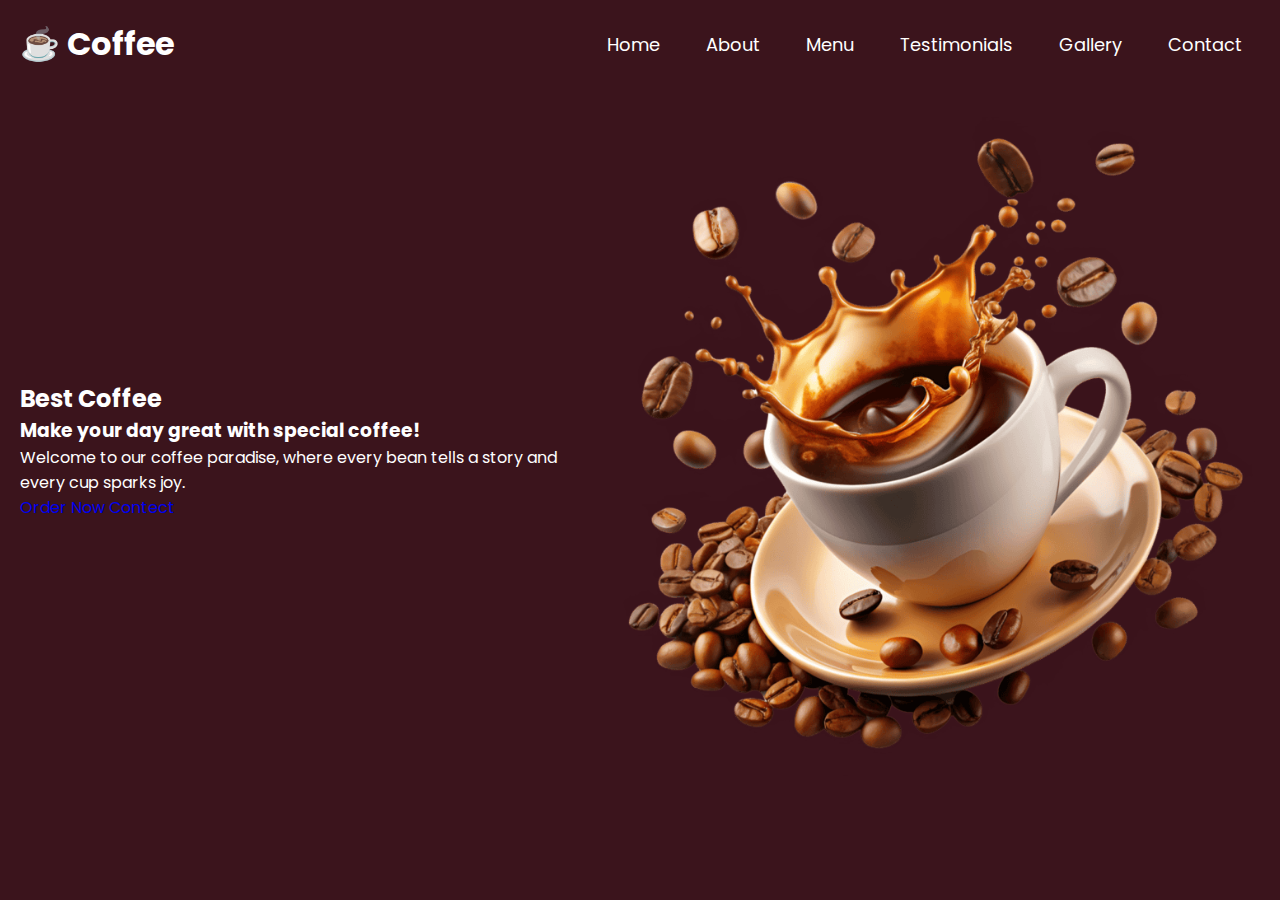
==== index.html @ a4b018d6 "first commit" ====
<!DOCTYPE html>
<html lang="en">
<head>
    <meta charset="UTF-8">
    <meta name="viewport" content="width=device-width, initial-scale=1.0">
    <title>☕ Coffee</title>
    <link rel="stylesheet" href="style.css">
</head>
<body>
    <header>
        <nav class="navbar section-content">
            <a href="" class="nav-logo" >
                <h2 class="logo-text">☕ Coffee</h2>
            </a>
            <ul class="nav-menu">
                <li class="nav-item">
                    <a href="" class="nav-link">Home</a>
                </li>
                <li class="nav-item">
                    <a href="" class="nav-link">About</a>
                </li>
                <li class="nav-item">
                    <a href="" class="nav-link">Menu</a>
                </li>
                <li class="nav-item">
                    <a href="" class="nav-link">Testimonials</a>
                </li>
                <li class="nav-item">
                    <a href="" class="nav-link">Gallery</a>
                </li>
                <li class="nav-item">
                    <a href="" class="nav-link">Contact</a>
                </li>
            </ul>
        </nav>
    </header>

    <main>
        <section class="hero-section">
            <div class="section-content">
                <div class="hero-details">
                    <h2 class="title">Best Coffee</h2>
                    <h3 class="subtitle">Make your day great with special coffee!</h3>
                    <p class="description">
                        Welcome to our coffee paradise, where every bean tells a story and every cup sparks joy.
                    </p>
                    <div class="buttons">
                        <a href="#" class="button order-now">Order Now</a>
                        <a href="#" class="button contect-us">Contect</a>
                    </div>
                </div>
                <div class="image-hero">
                    <img src="Assets/coffee-hero-section.png" class="hero-image" alt="">
                </div>
            </div>
        </section>
    </main>
</body>
</html>
---- style.css ----
@import url('https://fonts.googleapis.com/css2?family=Miniver&family=Poppins:ital,wght@0,400;0,500;0,600;0,700;1,400&display=swap');

*{
    margin: 0;
    padding: 0;
    box-sizing: border-box;
    font-family: "Poppins", serif;
}

:root{
    /* colour  */
    --white-colour: #fff;
    --dark-colour: #252525;
    --primary-colour: #3b141c;
    --secoundary-colour: #f3961c;
    --light-colour: #faf4f5;
    --medium-colour: #ccc;

    /* font size */
    --font-size-s: 0.9rem;
    --font-size-n: 1rem;
    --font-size-m: 1.12rem;
    --font-size-l: 1.5rem;
    --font-size-xl: 2rem;
    --font-size-xxl: 2.3rem;

    /* font weight */
    --font-weight-normal: 400;
    --font-weight-medium: 500;
    --font-weight-semibold: 600;
    --font-weight-bold: 700;

     /* border */
    --border-s: 8px;
    --border-m: 30px;
    --border-circle: 50%;

    --site-max-width: 1300px;

}

ul{
    list-style: none;
}

a{
    text-decoration: none;
}

button{
    cursor: pointer;
    border: none;
    background: none;
}

img{
    width: 100% ;
}

.section-content{
    margin: 0 auto;
    padding: 0 20px;
    max-width: var(--site-max-width);
}

/* navabar styling */ 
header{
    position: fixed;
    width: 100%;
    z-index: 5;
    background: var(--primary-colour);
}

header .navbar{
    display: flex;
    padding: 20px;
    align-items: center;
    justify-content: space-between;
}

.navbar .nav-logo .logo-text{
    color: var(--white-colour);
    font-size: var(--font-size-xl);
}

.navbar .nav-menu{
    display: flex;
    gap: 10px;
}

.navbar .nav-menu .nav-link{
    padding: 10px 18px;
    color: var(--white-colour);
    font-size: var(--font-size-m);
    border-radius: var(--border-m);
    -webkit-border-radius: var(--border-m);
    -moz-border-radius: var(--border-m);
    -ms-border-radius: var(--border-m);
    -o-border-radius: var(--border-m);
    transition: 0.3s ease;
    -webkit-transition: 0.3s ease;
    -moz-transition: 0.3s ease;
    -ms-transition: 0.3s ease;
    -o-transition: 0.3s ease;
}

.navbar .nav-menu .nav-link:hover{
    color: var(--primary-colour);
    background: var(--secoundary-colour);
}

/* hero-section  */

.hero-section{
    min-height: 100vh;
    background: var(--primary-colour);
}

.hero-section .section-content{
    display: flex;
    align-items: center;
    min-height: 100vh;
    color: var(--white-colour);
    justify-content: space-between;
}
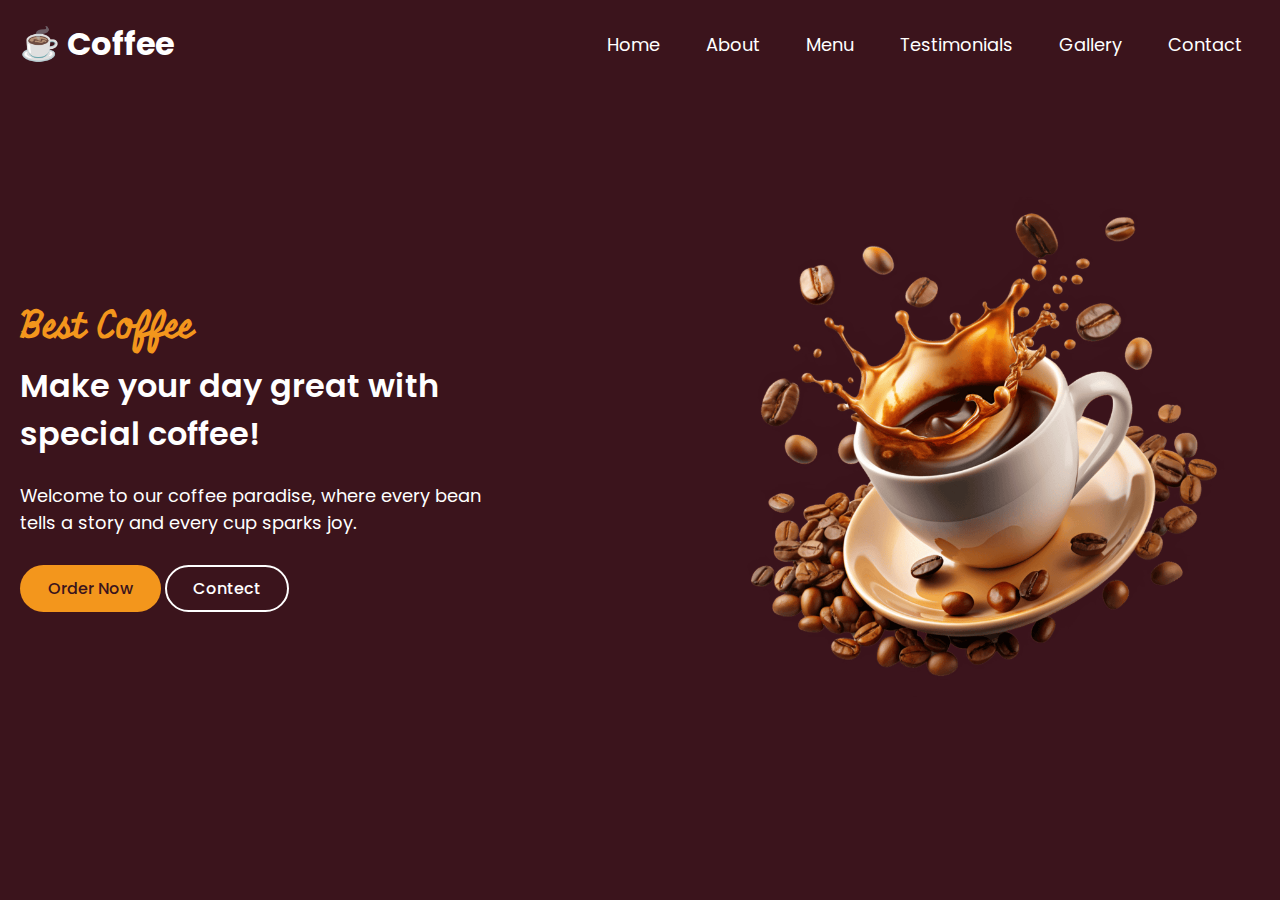
==== commit 8e7a156f: "secound commit" ====
--- a/index.html
+++ b/index.html
@@ -4,6 +4,7 @@
     <meta charset="UTF-8">
     <meta name="viewport" content="width=device-width, initial-scale=1.0">
     <title>☕ Coffee</title>
+    <link rel="stylesheet" href="https://cdnjs.cloudflare.com/ajax/libs/font-awesome/6.7.2/css/all.min.css">
     <link rel="stylesheet" href="style.css">
 </head>
 <body>
@@ -13,6 +14,7 @@
                 <h2 class="logo-text">☕ Coffee</h2>
             </a>
             <ul class="nav-menu">
+                <button id="menu-close-button" class="fas fa-times"></button>
                 <li class="nav-item">
                     <a href="" class="nav-link">Home</a>
                 </li>
@@ -32,6 +34,7 @@
                     <a href="" class="nav-link">Contact</a>
                 </li>
             </ul>
+            <button id="menu-open-button" class="fas fa-bars"></button>
         </nav>
     </header>
 
@@ -55,5 +58,7 @@
             </div>
         </section>
     </main>
+
+    <script src="script.js" ></script>
 </body>
 </html>--- a/style.css
+++ b/style.css
@@ -109,6 +109,10 @@
     background: var(--secoundary-colour);
 }
 
+.navbar :where(#menu-close-button,#menu-open-button){
+    display: none;
+}
+
 /* hero-section  */
 
 .hero-section{
@@ -122,4 +126,106 @@
     min-height: 100vh;
     color: var(--white-colour);
     justify-content: space-between;
+}
+
+.hero-section .hero-details .title{
+    font-size: var(--font-size-xxl);
+    color: var(--secoundary-colour);
+    font-family: "Miniver", sans-serif;
+}
+
+.hero-section .hero-details .subtitle{
+    margin-top: 8px;
+    max-width: 70%;
+    font-size: var(--font-size-xl);
+    font-weight: var(--font-weight-semibold);
+}
+
+.hero-section .hero-details .description{
+    max-width: 70%;
+    margin: 24px 0 40px;
+    font-size: var(--font-size-m); 
+}
+
+.hero-section .hero-details .button{
+    padding: 10px 26px;
+    color: var(--primary-colour);
+    border: 2px solid transparent;
+    border-radius: var(--border-m);
+    background: var(--secoundary-colour);
+    -webkit-border-radius: var(--border-m);
+    -moz-border-radius: var(--border-m);
+    -ms-border-radius: var(--border-m);
+    -o-border-radius: var(--border-m);
+    font-weight: var(--font-weight-medium);
+    transition: 0.3s ease;
+}
+
+
+.hero-section .hero-details .button:hover,
+.hero-section .hero-details .contect-us{
+    color: var(--white-colour);
+    border-color: var(--white-colour);
+    background: transparent;
+}
+
+.hero-section .hero-details .contect-us:hover{
+    color: var(--primary-colour);
+    border-color: var(--secoundary-colour);   
+    background: transparent;
+}
+.hero-section .image-hero{
+    max-width: 500px;
+    margin-right: 30px;
+}
+
+@media screen and (max-width: 900px) {
+    :root{
+        --font-size-m: 1rem;
+        --font-size-l: 1.3rem;
+        --font-size-xl: 1.5rem;
+        --font-size-xxl: 1.8rem;
+    }
+
+    .navbar :where(#menu-close-button,#menu-open-button){
+        display: block;
+        font-size: var(--font-size-l);
+    }
+
+    .navbar #menu-close-button{
+        position: absolute;
+        right: 30px;
+        top: 30px;
+    }
+
+    .navbar #menu-open-button{
+        color: var(--white-colour);
+    }
+    
+
+    .navbar .nav-menu{
+        display: block;
+        position: fixed;
+        left: -300px;
+        top: 0;
+        width: 300px;
+        height: 100%;
+        display: flex;
+        flex-direction: column;
+        align-items: center;
+        padding-top: 100px;
+        background: var(--white-colour);
+        transition: left 0.2s ease;
+    }
+
+    .navbar .nav-menu .nav-link{
+        color: var(--dark-colour);
+        display: block;
+        margin-top: 17px;
+        font-size: var(--font-size-l);
+    }
+
+    body.show-mobile-menu .navbar .nav-menu{
+        left: 0;
+    }
 }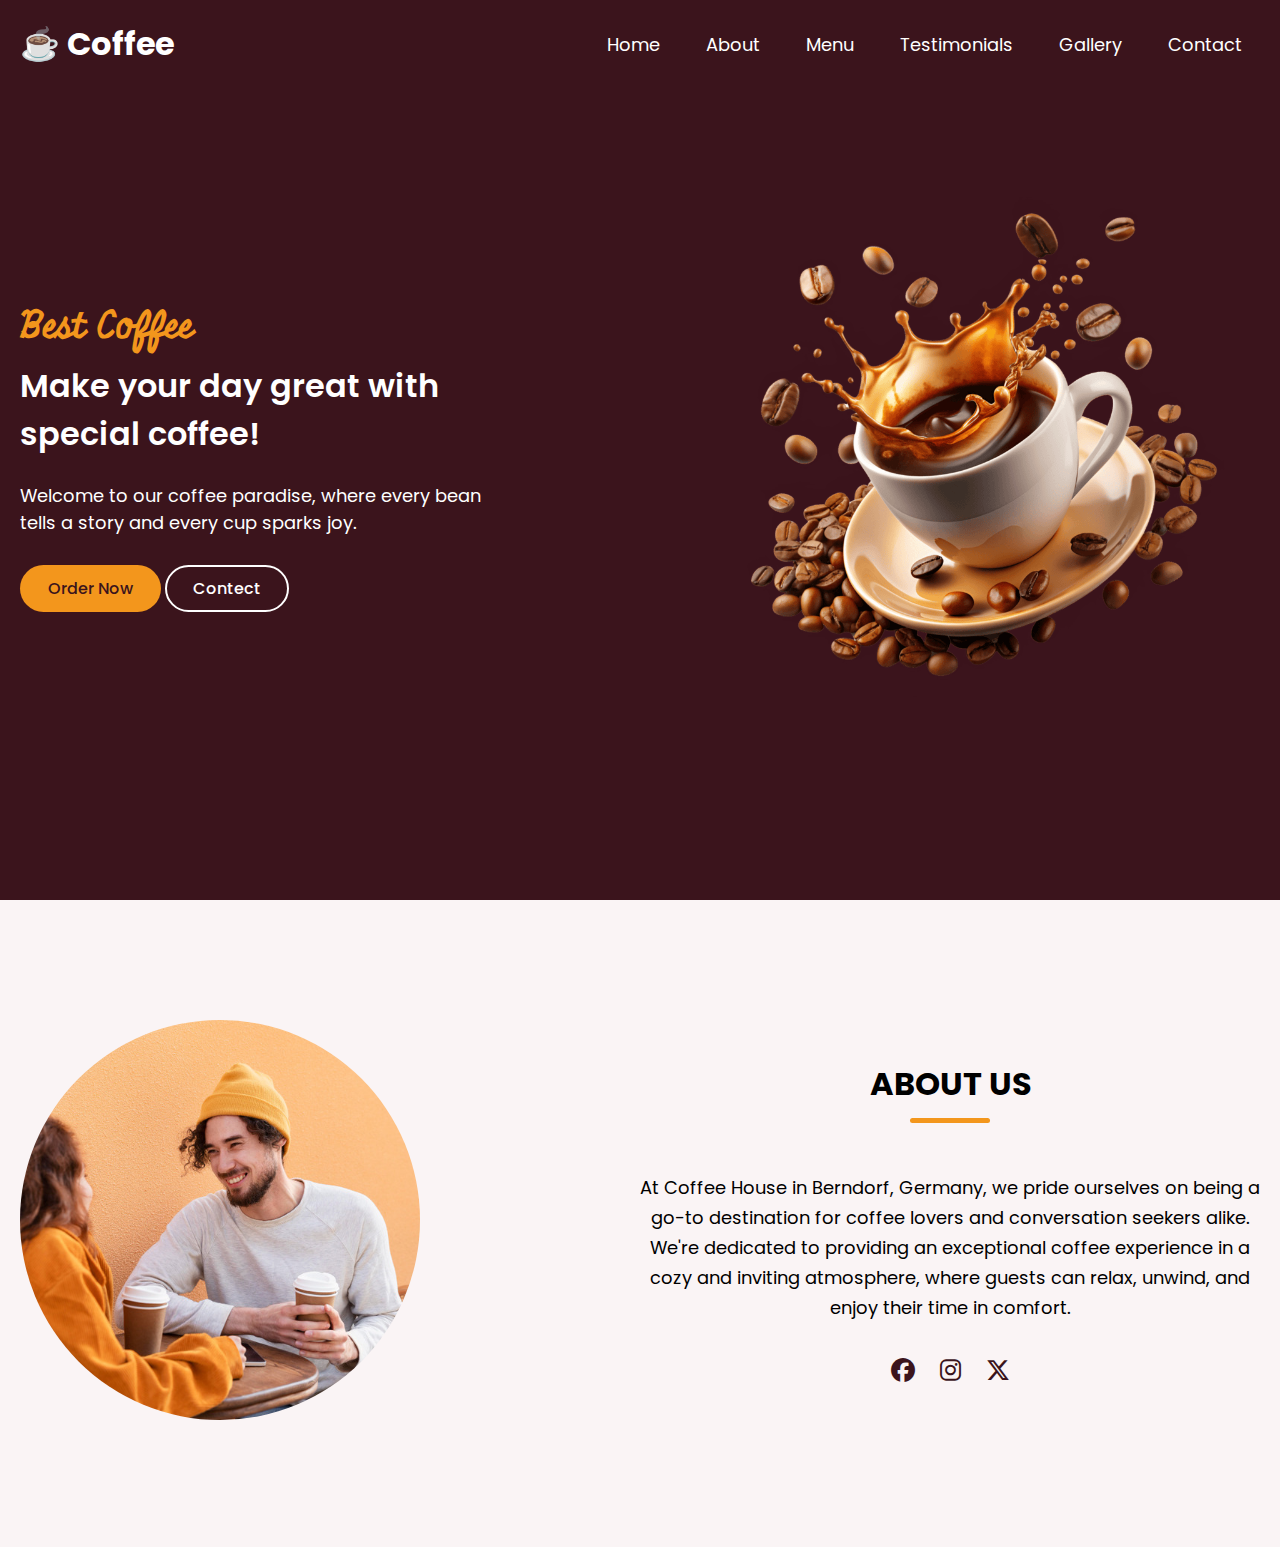
==== commit d4f21476: "third commit" ====
--- a/index.html
+++ b/index.html
@@ -19,7 +19,7 @@
                     <a href="" class="nav-link">Home</a>
                 </li>
                 <li class="nav-item">
-                    <a href="" class="nav-link">About</a>
+                    <a href="/About.html" class="nav-link">About</a>
                 </li>
                 <li class="nav-item">
                     <a href="" class="nav-link">Menu</a>
@@ -59,6 +59,31 @@
         </section>
     </main>
 
+    <section class="about-section">
+        <div class="section-content">
+            <div class="about-image">
+                <img src="Assets/about-image.jpg" alt="" class="image-about">
+            </div>
+            <div class="about-details">
+                <h2 class="section-title">About Us</h2>
+                <p class="text">
+                    At Coffee House in Berndorf, Germany, we pride ourselves on being a go-to destination for coffee lovers and conversation seekers alike. We're dedicated to providing an exceptional coffee experience in a cozy and inviting atmosphere, where guests can relax, unwind, and enjoy their time in comfort.
+                </p>
+                <div class="social-link-list">
+                    <a href="#" class="social-link">
+                        <i class="fa-brands fa-facebook"></i>
+                    </a>
+                    <a href="#" class="social-link">
+                        <i class="fa-brands fa-instagram"></i>
+                    </a>
+                    <a href="#" class="social-link">
+                        <i class="fa-brands fa-x-twitter"></i>
+                    </a>
+                </div>
+            </div>
+        </div>
+    </section>
+
     <script src="script.js" ></script>
 </body>
 </html>--- a/style.css
+++ b/style.css
@@ -61,6 +61,23 @@
     margin: 0 auto;
     padding: 0 20px;
     max-width: var(--site-max-width);
+}
+
+.section-title{
+    text-align: center;
+    padding: 60px 0 100px;
+    text-transform: uppercase;
+    font-size: var(--font-size-xl);
+}
+
+.section-title::after{
+    content: "";
+    width: 80px;
+    height: 5px;
+    display: block;
+    margin: 10px auto 0;
+    border-radius: var(--border-s);
+    background: var(--secoundary-colour);
 }
 
 /* navabar styling */ 
@@ -179,12 +196,73 @@
     margin-right: 30px;
 }
 
+.about-section{
+    padding: 120px 0;
+    background: var(--light-colour);
+}
+
+.about-section .section-content{
+    display: flex;
+    gap: 50px;
+    align-items: center;
+    justify-content: space-between;
+}
+
+.about-section .about-image .image-about{
+    width: 400px;
+    height: 400px;
+    object-fit: cover;
+    border-radius: var(--border-circle);
+}
+
+.about-section .about-details .section-title{
+    padding: 0;
+}
+
+.about-section .about-details {
+    max-width: 50%;
+}
+
+.about-section .about-details .text{
+    line-height: 30px;
+    margin: 50px 0 30px;
+    text-align: center;
+    font-size: var(--font-size-m);
+}
+
+.about-section .social-link-list{
+    display: flex;
+    gap: 25px;
+    justify-content: center;
+}
+
+.about-section .social-link-list .social-link{
+    color: var(--primary-colour);
+    font-size: var(--font-size-l);
+    transition: 0.2s ease;
+}
+
+.about-section .social-link-list .social-link:hover{
+    color: var(--secoundary-colour);
+}
+
 @media screen and (max-width: 900px) {
     :root{
         --font-size-m: 1rem;
         --font-size-l: 1.3rem;
         --font-size-xl: 1.5rem;
         --font-size-xxl: 1.8rem;
+    }
+
+    body.show-mobile-menu header::before{
+        content: "";
+        position: fixed;
+        left: 0;
+        top: 0;
+        height: 100%;
+        width: 100%;
+        backdrop-filter: blur(5px);
+        background: rgba(0, 0, 0, 0.2);
     }
 
     .navbar :where(#menu-close-button,#menu-open-button){
@@ -228,4 +306,37 @@
     body.show-mobile-menu .navbar .nav-menu{
         left: 0;
     }
+
+    .hero-section .section-content{
+        gap: 50px;
+        text-align: center;
+        padding: 30px 20px 20px;
+        flex-direction: column-reverse;
+        justify-content: center;
+    }
+
+    .hero-section .hero-details :is(.subtitle,.description), .about-section .about-details{
+        max-width: 100%;
+    }
+
+    .hero-section .hero-details .button{
+        justify-content: center;
+    }
+
+    .hero-section .image-hero{
+        max-width: 270px;
+        margin-right: 0;
+    }
+
+    .about-section .section-content{
+        gap: 70px;
+        flex-direction: column;
+    }
+
+    .about-section .about-image .image-about{
+        width: 100%;
+        height: 100%;
+        max-width: 250px;
+        aspect-ratio: 1;     
+    }
 }